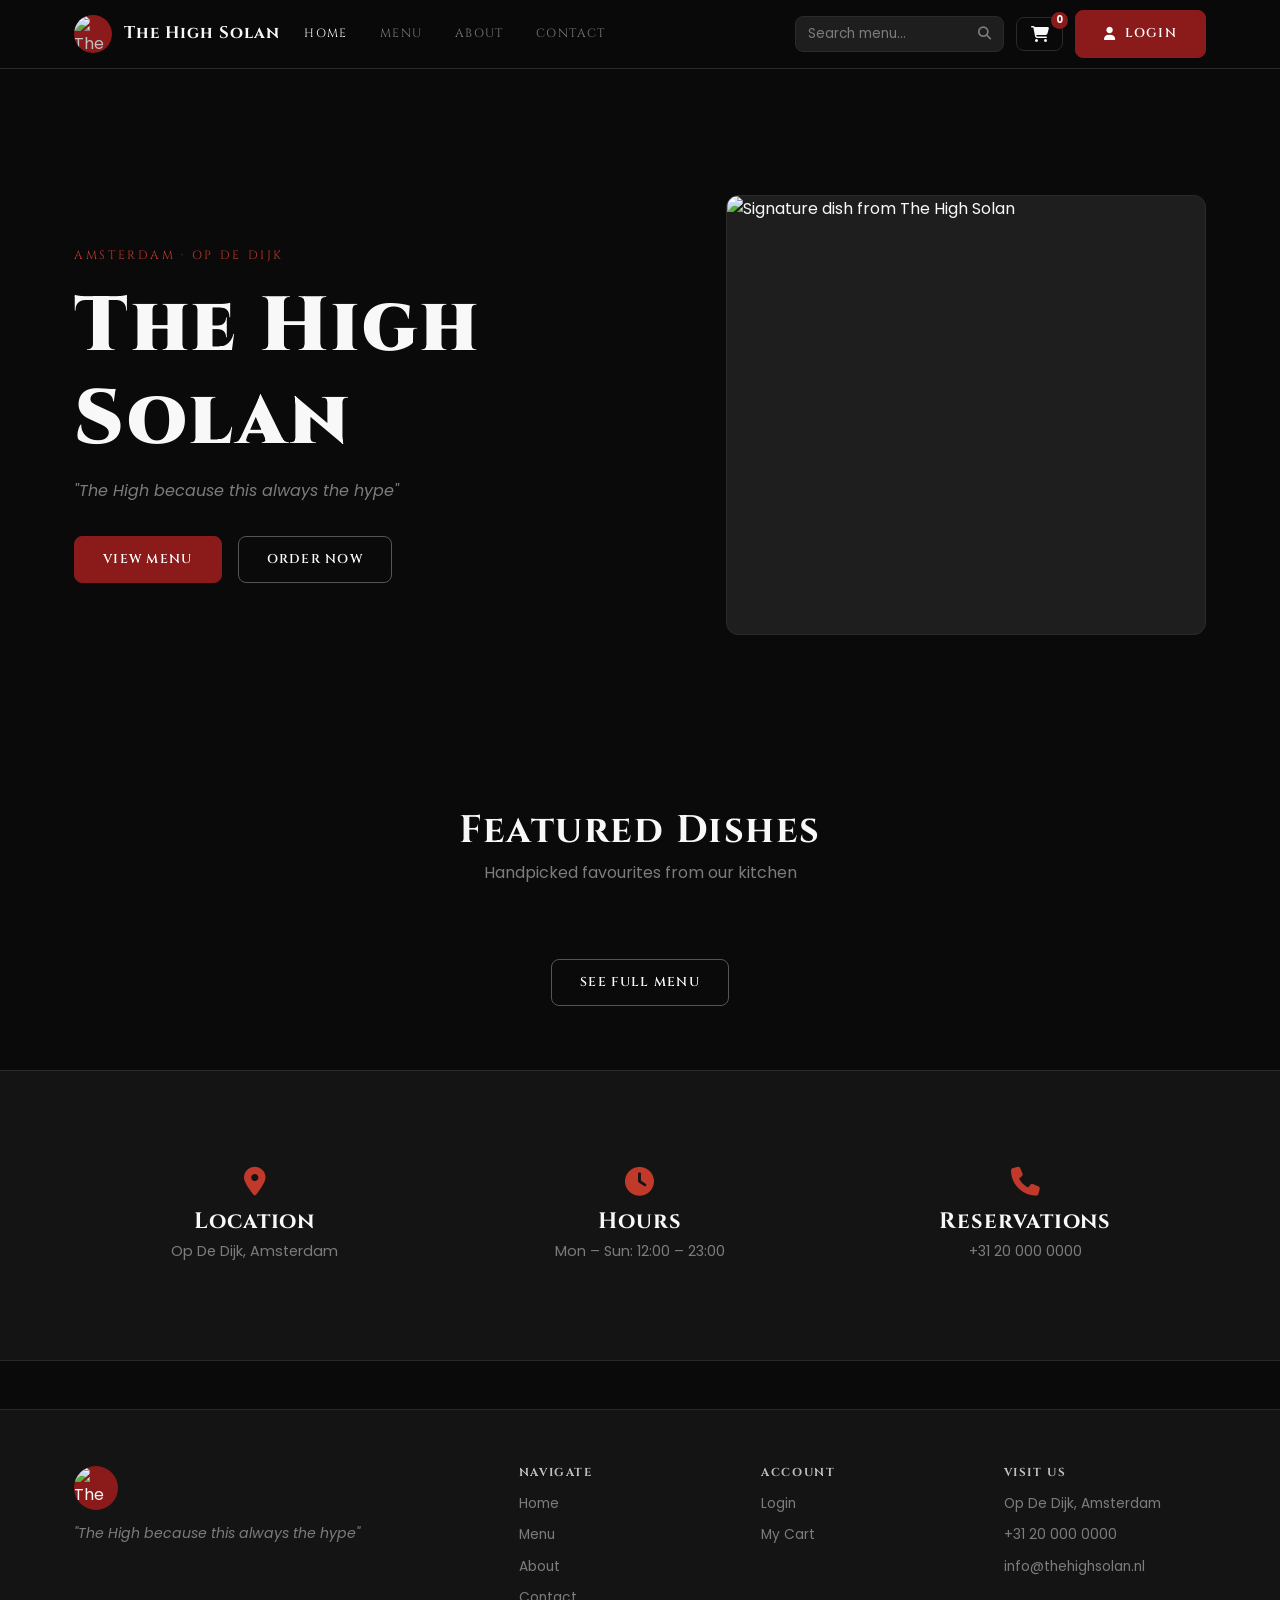
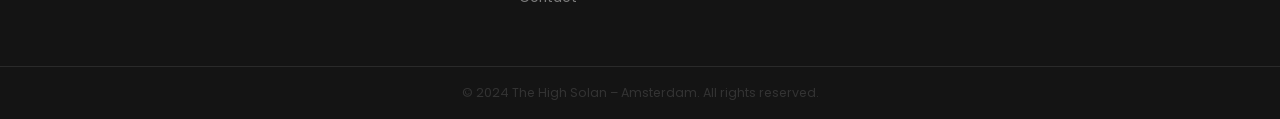
==== index.html @ 084a756f "Add about/admin/cart/contact pages + base CSS Add site pages (index, about, menu, contact, admin, ca" ====
<!DOCTYPE html>
<html lang="en">
<head>
  <meta charset="UTF-8" />
  <meta name="viewport" content="width=device-width, initial-scale=1.0" />
  <title>The High Solan – Amsterdam</title>
  <link rel="preconnect" href="https://fonts.googleapis.com" />
  <link rel="preconnect" href="https://fonts.gstatic.com" crossorigin />
  <link href="https://fonts.googleapis.com/css2?family=Cinzel:wght@400;600;700;900&family=Poppins:wght@300;400;500;600&display=swap" rel="stylesheet" />
  <link rel="stylesheet" href="https://cdnjs.cloudflare.com/ajax/libs/font-awesome/6.5.0/css/all.min.css" />
  <link rel="stylesheet" href="css/style.css" />
</head>
<body>


<!-- ===================== HEADER ===================== -->
<header class="site-header">
  <div class="header-inner">

    <a href="index.html" class="logo">
      <img src="img/logo.png" alt="The High Solan" class="logo-img" />
      <span class="logo-text">The High Solan</span>
    </a>

    <nav class="main-nav">
      <a href="index.html"   class="nav-link active">Home</a>
      <a href="menu.html"    class="nav-link">Menu</a>
      <a href="about.html"   class="nav-link">About</a>
      <a href="contact.html" class="nav-link">Contact</a>
    </nav>

    <div class="header-actions">
      <div class="search-bar">
        <input
          type="text"
          placeholder="Search menu..."
          onkeydown="if(event.key==='Enter') window.location='menu.html?q='+this.value"
        />
        <button class="search-btn"><i class="fa fa-search"></i></button>
      </div>
      <a href="cart.html" class="cart-btn">
        <i class="fa fa-shopping-cart"></i>
        <span class="cart-count" id="cart-badge">0</span>
      </a>
      <a href="login.html" class="btn btn-primary">
        <i class="fa fa-user"></i> Login
      </a>
    </div>

    <button class="mobile-menu-btn" onclick="toggleMobileMenu()">
      <i class="fa fa-bars"></i>
    </button>

  </div>
  <nav class="mobile-nav" id="mobile-nav">
    <a href="index.html"   class="nav-link">Home</a>
    <a href="menu.html"    class="nav-link">Menu</a>
    <a href="about.html"   class="nav-link">About</a>
    <a href="contact.html" class="nav-link">Contact</a>
    <a href="login.html"   class="nav-link">Login</a>
    <a href="cart.html"    class="nav-link">Cart</a>
  </nav>
</header>


<!-- ===================== MAIN ===================== -->
<main class="site-main">


  <!-- HERO -->
  <section>
    <div class="hero">

      <div class="hero-content">
        <p class="hero-label">Amsterdam · Op De Dijk</p>
        <h1 class="hero-title">The High Solan</h1>
        <p class="hero-slogan">"The High because this always the hype"</p>
        <div class="hero-buttons">
          <a href="menu.html"  class="btn btn-primary">View Menu</a>
          <a href="cart.html"  class="btn btn-outline">Order Now</a>
        </div>
      </div>

      <div class="hero-image">
        <!-- Replace img/hero.jpg with your own photo -->
        <img src="img/hero.jpg" alt="Signature dish from The High Solan" class="hero-img" />
      </div>

    </div>
  </section>


  <!-- FEATURED DISHES — 3 per row -->
  <section class="section-block">
    <div class="inner">
      <div class="section-head">
        <h2>Featured Dishes</h2>
        <p>Handpicked favourites from our kitchen</p>
      </div>
      <!-- Cards rendered here by JavaScript -->
      <div class="card-row centered" id="featured-grid"></div>
      <div style="text-align:center; margin-top:2rem;">
        <a href="menu.html" class="btn btn-outline">See Full Menu</a>
      </div>
    </div>
  </section>


  <!-- INFO ROW — 3 blocks -->
  <section class="section-block dark">
    <div class="inner">
      <div class="card-row centered">

        <div class="info-card">
          <i class="fa fa-map-marker-alt info-icon"></i>
          <h3>Location</h3>
          <p>Op De Dijk, Amsterdam</p>
        </div>

        <div class="info-card">
          <i class="fa fa-clock info-icon"></i>
          <h3>Hours</h3>
          <p>Mon – Sun: 12:00 – 23:00</p>
        </div>

        <div class="info-card">
          <i class="fa fa-phone info-icon"></i>
          <h3>Reservations</h3>
          <p>+31 20 000 0000</p>
        </div>

      </div>
    </div>
  </section>


</main>


<!-- ===================== FOOTER ===================== -->
<footer class="site-footer">
  <div class="footer-inner">
    <div class="footer-brand">
      <img src="img/logo.png" alt="The High Solan" class="footer-logo" />
      <p class="footer-tagline">"The High because this always the hype"</p>
    </div>
    <div class="footer-col">
      <h4>Navigate</h4>
      <a href="index.html">Home</a>
      <a href="menu.html">Menu</a>
      <a href="about.html">About</a>
      <a href="contact.html">Contact</a>
    </div>
    <div class="footer-col">
      <h4>Account</h4>
      <a href="login.html">Login</a>
      <a href="cart.html">My Cart</a>
    </div>
    <div class="footer-col">
      <h4>Visit Us</h4>
      <span>Op De Dijk, Amsterdam</span>
      <span>+31 20 000 0000</span>
      <span>info@thehighsolan.nl</span>
    </div>
  </div>
  <div class="footer-bottom">
    <p>&copy; 2024 The High Solan – Amsterdam. All rights reserved.</p>
  </div>
</footer>


<!-- ===================== JAVASCRIPT ===================== -->
<script src="script.js"></script>
<script>

  /* Render the 3 featured dishes on the homepage */
  function renderFeatured() {
    const featured   = menuItems.filter(function(item) { return item.featured; });
    const grid       = document.getElementById('featured-grid');
    grid.innerHTML   = '';

    featured.slice(0, 3).forEach(function(item) {
      grid.innerHTML += buildMenuCard(item);
    });
  }

  /* Run when page loads */
  renderFeatured();

</script>

</body>
</html>
---- css/style.css ----
/* ============================================================
   THE HIGH SOLAN — style.css
   Fonts  : Cinzel (titles)  |  Poppins (body)
   Layout : Flexbox only
   Theme  : Luxury Dark
============================================================ */


/* ----------------------------------------------------------
   CSS VARIABLES — change one value, updates whole site
---------------------------------------------------------- */
:root {
    /* Brand colors */
    --primary: #8B1A1A;
    --primary-hover: #a32020;
    --primary-light: #C0392B;

    /* Backgrounds */
    --bg-main: #0a0a0a;
    --bg-card: #141414;
    --bg-card-2: #1e1e1e;
    --bg-input: #1e1e1e;

    /* Text */
    --text-white: #F8F8F8;
    --text-silver: #C0C0C0;
    --text-muted: #7C7C7C;

    /* Borders */
    --border: #2a2a2a;
    --border-light: rgba(255, 255, 255, 0.06);

    /* Fonts */
    --font-title: 'Cinzel', Georgia, serif;
    --font-body: 'Poppins', sans-serif;

    /* Spacing */
    --gap: 1.5rem;
    --section-pad: 4rem 1.5rem;
    --max-width: 1180px;

    /* Other */
    --radius: 8px;
    --transition: all 0.25s ease;
}


/* ----------------------------------------------------------
   RESET
---------------------------------------------------------- */
*,
*::before,
*::after {
    box-sizing: border-box;
    margin: 0;
    padding: 0;
}

html {
    scroll-behavior: smooth;
}

body {
    background: var(--bg-main);
    color: var(--text-white);
    font-family: var(--font-body);
    font-size: 16px;
    line-height: 1.65;
    -webkit-font-smoothing: antialiased;
}

img {
    display: block;
    max-width: 100%;
    height: auto;
    object-fit: cover;
    background-color: #1e1e1e;
    /* visible when image is missing */
}

a {
    color: var(--text-silver);
    text-decoration: none;
    transition: var(--transition);
}

a:hover {
    color: var(--primary-light);
}

ul {
    list-style: none;
}

button {
    cursor: pointer;
    font-family: var(--font-body);
}


/* ----------------------------------------------------------
   TYPOGRAPHY
---------------------------------------------------------- */
h1,
h2,
h3,
h4 {
    font-family: var(--font-title);
    line-height: 1.2;
    letter-spacing: 0.04em;
}

h1 {
    font-size: clamp(2.2rem, 5vw, 4rem);
}

h2 {
    font-size: clamp(1.6rem, 3vw, 2.4rem);
}

h3 {
    font-size: clamp(1rem, 2vw, 1.4rem);
}

p {
    color: var(--text-silver);
}


/* ----------------------------------------------------------
   BUTTONS
---------------------------------------------------------- */
.btn {
    display: inline-flex;
    align-items: center;
    gap: 0.5rem;
    padding: 0.75rem 1.75rem;
    border: 1px solid transparent;
    border-radius: var(--radius);
    font-family: var(--font-title);
    font-size: 0.8rem;
    font-weight: 600;
    letter-spacing: 0.1em;
    text-transform: uppercase;
    transition: var(--transition);
    white-space: nowrap;
}

/* Primary — crimson */
.btn-primary {
    background: var(--primary);
    border-color: var(--primary);
    color: #fff;
}

.btn-primary:hover {
    background: var(--primary-hover);
    border-color: var(--primary-hover);
    transform: translateY(-1px);
}

/* Outline — transparent with white border */
.btn-outline {
    background: transparent;
    border-color: #555;
    color: var(--text-white);
}

.btn-outline:hover {
    border-color: #fff;
    background: rgba(255, 255, 255, 0.06);
}

/* Danger — remove actions */
.btn-danger {
    background: #3b0e0e;
    border-color: #6b1414;
    color: #fff;
}

.btn-danger:hover {
    background: var(--primary);
}

/* Size helpers */
.btn-sm {
    padding: 0.45rem 1rem;
    font-size: 0.72rem;
}

.btn-full {
    width: 100%;
    justify-content: center;
}


/* ----------------------------------------------------------
   HEADER
---------------------------------------------------------- */
.site-header {
    position: sticky;
    top: 0;
    z-index: 900;
    background: rgba(10, 10, 10, 0.96);
    border-bottom: 1px solid var(--border);
    backdrop-filter: blur(10px);
}

.header-inner {
    max-width: var(--max-width);
    margin: 0 auto;
    padding: 0 1.5rem;
    height: 68px;
    display: flex;
    align-items: center;
    gap: 1.5rem;
}

/* Logo */
.logo {
    display: flex;
    align-items: center;
    gap: 0.75rem;
    flex-shrink: 0;
    text-decoration: none;
}

.logo-img {
    width: 38px;
    height: 38px;
    min-height: 38px;
    border-radius: 50%;
    background: var(--primary);
}

.logo-text {
    font-family: var(--font-title);
    font-size: 1.05rem;
    font-weight: 700;
    color: var(--text-white);
    letter-spacing: 0.06em;
    white-space: nowrap;
}

/* Nav links */
.main-nav {
    display: flex;
    align-items: center;
    gap: 2rem;
    flex: 1;
}

.nav-link {
    font-family: var(--font-title);
    font-size: 0.75rem;
    letter-spacing: 0.12em;
    text-transform: uppercase;
    color: var(--text-muted);
}

.nav-link:hover,
.nav-link.active {
    color: var(--text-white);
}

/* Search in header */
.search-bar {
    display: flex;
    align-items: center;
    background: var(--bg-input);
    border: 1px solid var(--border);
    border-radius: var(--radius);
    overflow: hidden;
}

.search-bar input {
    background: transparent;
    border: none;
    outline: none;
    color: var(--text-white);
    font-family: var(--font-body);
    font-size: 0.85rem;
    padding: 0.45rem 0.75rem;
    width: 170px;
}

.search-bar input::placeholder {
    color: var(--text-muted);
}

.search-btn {
    background: transparent;
    border: none;
    color: var(--text-muted);
    padding: 0.45rem 0.75rem;
    transition: var(--transition);
}

.search-btn:hover {
    color: var(--text-white);
}

/* Cart button */
.cart-btn {
    position: relative;
    background: transparent;
    border: 1px solid var(--border);
    color: var(--text-white);
    padding: 0.5rem 0.85rem;
    border-radius: var(--radius);
    font-size: 1rem;
    transition: var(--transition);
    text-decoration: none;
    display: inline-flex;
    align-items: center;
}

.cart-btn:hover {
    border-color: var(--primary-light);
    color: var(--primary-light);
}

.cart-count {
    position: absolute;
    top: -6px;
    right: -6px;
    background: var(--primary);
    color: #fff;
    font-size: 0.62rem;
    font-weight: 700;
    width: 17px;
    height: 17px;
    border-radius: 50%;
    display: flex;
    align-items: center;
    justify-content: center;
}

/* Header right side */
.header-actions {
    display: flex;
    align-items: center;
    gap: 0.75rem;
    flex-shrink: 0;
}

/* Mobile hamburger */
.mobile-menu-btn {
    display: none;
    background: transparent;
    border: 1px solid var(--border);
    color: var(--text-white);
    padding: 0.45rem 0.75rem;
    border-radius: var(--radius);
    font-size: 1rem;
}

/* Mobile nav dropdown */
.mobile-nav {
    display: none;
    flex-direction: column;
    background: var(--bg-card);
    border-top: 1px solid var(--border);
    padding: 0.5rem 1.5rem 1rem;
    gap: 0.15rem;
}

.mobile-nav.open {
    display: flex;
}

.mobile-nav .nav-link {
    padding: 0.6rem 0;
    border-bottom: 1px solid var(--border-light);
    font-size: 0.85rem;
    color: var(--text-silver);
}


/* ----------------------------------------------------------
   MAIN & FOOTER WRAPPER
---------------------------------------------------------- */
.site-main {
    min-height: calc(100vh - 68px);
}

.inner {
    max-width: var(--max-width);
    margin: 0 auto;
    padding: 0 1.5rem;
}

.page-pad {
    padding: var(--section-pad);
}


/* ----------------------------------------------------------
   PAGE HEADER (reused on every inner page)
---------------------------------------------------------- */
.page-header {
    text-align: center;
    padding: 3.5rem 1.5rem 2rem;
    max-width: var(--max-width);
    margin: 0 auto;
}

.page-header h1,
.page-header h2 {
    color: var(--text-white);
    margin-bottom: 0.5rem;
}

.page-header p {
    color: var(--text-muted);
}


/* ----------------------------------------------------------
   HERO (index.html)
---------------------------------------------------------- */
.hero {
    max-width: var(--max-width);
    margin: 0 auto;
    padding: 5rem 1.5rem 4rem;
    display: flex;
    align-items: center;
    gap: 3rem;
    min-height: 75vh;
}

.hero-content {
    flex: 1;
}

.hero-label {
    font-family: var(--font-title);
    font-size: 0.75rem;
    letter-spacing: 0.22em;
    text-transform: uppercase;
    color: var(--primary-light);
    margin-bottom: 1rem;
}

.hero-title {
    font-size: clamp(2.8rem, 6vw, 5rem);
    font-weight: 900;
    color: var(--text-white);
    margin-bottom: 0.75rem;
}

.hero-slogan {
    font-style: italic;
    color: var(--text-muted);
    font-size: 1rem;
    margin-bottom: 2rem;
}

.hero-buttons {
    display: flex;
    gap: 1rem;
    flex-wrap: wrap;
}

.hero-image {
    flex: 1;
    max-width: 480px;
}

.hero-img {
    width: 100%;
    height: 440px;
    border-radius: 12px;
    border: 1px solid var(--border);
}


/* ----------------------------------------------------------
   SECTION TITLE BLOCK (reused)
---------------------------------------------------------- */
.section-head {
    text-align: center;
    margin-bottom: 2.5rem;
}

.section-head h2 {
    color: var(--text-white);
    margin-bottom: 0.4rem;
}

.section-head p {
    color: var(--text-muted);
}

.section-block {
    padding: var(--section-pad);
}

.section-block.dark {
    background: var(--bg-card);
    border-top: 1px solid var(--border);
    border-bottom: 1px solid var(--border);
}

.section-block.dark .inner {
    padding-top: 0;
    padding-bottom: 0;
}


/* ----------------------------------------------------------
   CARD ROW — 3 per row (Flexbox)
---------------------------------------------------------- */
.card-row {
    display: flex;
    gap: var(--gap);
    flex-wrap: wrap;
}

.card-row.centered {
    justify-content: center;
}


/* ----------------------------------------------------------
   MENU CARD
---------------------------------------------------------- */
.menu-card {
    flex: 1 1 300px;
    max-width: 380px;
    background: var(--bg-card);
    border: 1px solid var(--border);
    border-radius: 10px;
    overflow: hidden;
    display: flex;
    flex-direction: column;
    transition: var(--transition);
}

.menu-card:hover {
    border-color: var(--primary);
    transform: translateY(-3px);
}

/* Card image */
.card-img-wrap {
    position: relative;
    height: 200px;
    overflow: hidden;
}

.card-img-wrap img {
    width: 100%;
    height: 100%;
    min-height: 200px;
    transition: transform 0.4s ease;
}

.menu-card:hover .card-img-wrap img {
    transform: scale(1.04);
}

.card-badge {
    position: absolute;
    top: 10px;
    right: 10px;
    background: var(--primary);
    color: #fff;
    font-family: var(--font-title);
    font-size: 0.62rem;
    letter-spacing: 0.1em;
    text-transform: uppercase;
    padding: 0.25rem 0.6rem;
    border-radius: 4px;
}

/* Card body */
.card-body {
    padding: 1.25rem;
    display: flex;
    flex-direction: column;
    gap: 0.6rem;
    flex: 1;
}

.card-title {
    font-family: var(--font-title);
    font-size: 0.95rem;
    color: var(--text-white);
}

.card-desc {
    font-size: 0.83rem;
    color: var(--text-muted);
    flex: 1;
}

.card-price {
    font-family: var(--font-title);
    font-size: 1.1rem;
    color: var(--primary-light);
    font-weight: 700;
}

/* Allergen toggle */
.btn-allergen {
    background: transparent;
    border: 1px solid var(--border);
    color: var(--text-muted);
    font-family: var(--font-body);
    font-size: 0.76rem;
    padding: 0.35rem 0.75rem;
    border-radius: var(--radius);
    transition: var(--transition);
    text-align: left;
}

.btn-allergen:hover {
    border-color: #555;
    color: var(--text-silver);
}

/* Allergen panel — hidden by default */
.allergen-panel {
    background: var(--bg-card-2);
    border: 1px solid var(--border);
    border-radius: var(--radius);
    font-size: 0.8rem;
    color: var(--text-muted);
    overflow: hidden;
    max-height: 0;
    transition: max-height 0.3s ease, padding 0.3s ease;
    padding: 0 0.75rem;
}

.allergen-panel.open {
    max-height: 220px;
    padding: 0.75rem;
}

.allergen-panel p {
    font-size: 0.8rem;
    color: var(--text-muted);
    margin-bottom: 0.3rem;
}

.allergen-panel strong {
    color: var(--text-silver);
}

.allergen-tags {
    display: flex;
    flex-wrap: wrap;
    gap: 0.3rem;
    margin-top: 0.4rem;
}

.allergen-tag {
    background: var(--primary);
    color: #fff;
    font-size: 0.68rem;
    padding: 0.18rem 0.5rem;
    border-radius: 4px;
    text-transform: capitalize;
}


/* ----------------------------------------------------------
   INFO CARDS (3-column block, homepage)
---------------------------------------------------------- */
.info-card {
    flex: 1 1 200px;
    text-align: center;
    padding: 2rem 1.5rem;
}

.info-icon {
    font-size: 1.8rem;
    color: var(--primary-light);
    margin-bottom: 0.75rem;
    display: block;
}

.info-card h3 {
    color: var(--text-white);
    margin-bottom: 0.35rem;
}

.info-card p {
    color: var(--text-muted);
    font-size: 0.9rem;
}


/* ----------------------------------------------------------
   FORMS (shared across pages)
---------------------------------------------------------- */
.form-group {
    display: flex;
    flex-direction: column;
    gap: 0.35rem;
}

.form-row {
    display: flex;
    gap: 1rem;
}

.form-row .form-group {
    flex: 1;
}

.form-label {
    font-size: 0.75rem;
    color: var(--text-muted);
    letter-spacing: 0.06em;
    text-transform: uppercase;
    font-weight: 500;
}

.form-input {
    background: var(--bg-input);
    border: 1px solid var(--border);
    border-radius: var(--radius);
    color: var(--text-white);
    font-family: var(--font-body);
    font-size: 0.9rem;
    padding: 0.7rem 1rem;
    width: 100%;
    outline: none;
    transition: var(--transition);
}

.form-input:focus {
    border-color: var(--primary);
}

.form-input::placeholder {
    color: #444;
}

.form-select {
    appearance: none;
    background-image: url("data:image/svg+xml,%3Csvg xmlns='http://www.w3.org/2000/svg' width='12' height='12' viewBox='0 0 12 12'%3E%3Cpath fill='%237C7C7C' d='M6 8L1 3h10z'/%3E%3C/svg%3E");
    background-repeat: no-repeat;
    background-position: right 1rem center;
    padding-right: 2.5rem;
    cursor: pointer;
}

.form-select option {
    background: var(--bg-card);
    color: var(--text-white);
}

.form-textarea {
    resize: vertical;
    min-height: 100px;
}

.form-error {
    color: var(--primary-light);
    font-size: 0.82rem;
    min-height: 1.1em;
}

.form-success {
    color: #4caf50;
    font-size: 0.82rem;
    min-height: 1.1em;
}


/* ----------------------------------------------------------
   AUTH / LOGIN PAGE
---------------------------------------------------------- */
.auth-wrapper {
    min-height: 80vh;
    display: flex;
    align-items: center;
    justify-content: center;
    padding: 3rem 1.5rem;
}

.auth-card {
    background: var(--bg-card);
    border: 1px solid var(--border);
    border-radius: 12px;
    padding: 2.5rem;
    width: 100%;
    max-width: 420px;
}

.auth-header {
    text-align: center;
    margin-bottom: 1.5rem;
}

.auth-logo-img {
    width: 60px;
    height: 60px;
    min-height: 60px;
    border-radius: 50%;
    background: var(--primary);
    margin: 0 auto 0.75rem;
}

.auth-card h2 {
    color: var(--text-white);
    margin-bottom: 0.4rem;
}

.auth-card .subtitle {
    color: var(--text-muted);
    font-size: 0.88rem;
}

.auth-form {
    display: flex;
    flex-direction: column;
    gap: 1rem;
    margin-top: 1.5rem;
}

.auth-note {
    text-align: center;
    color: #444;
    font-size: 0.76rem;
    margin-top: 1.25rem;
    border-top: 1px solid var(--border);
    padding-top: 1rem;
}


/* ----------------------------------------------------------
   CART PAGE
---------------------------------------------------------- */
.cart-layout {
    display: flex;
    gap: 2rem;
    align-items: flex-start;
    flex-wrap: wrap;
    padding-bottom: 4rem;
}

.cart-items {
    flex: 2;
    min-width: 280px;
    display: flex;
    flex-direction: column;
    gap: 1rem;
}

.cart-sidebar {
    flex: 1;
    min-width: 240px;
}

/* Login wall */
.login-wall {
    max-width: 460px;
    margin: 4rem auto;
    background: var(--bg-card);
    border: 1px solid var(--border);
    border-radius: 12px;
    padding: 3rem;
    text-align: center;
    display: flex;
    flex-direction: column;
    align-items: center;
    gap: 1.25rem;
}

.login-wall i {
    font-size: 2.5rem;
    color: var(--primary-light);
}

.login-wall p {
    color: var(--text-silver);
}

/* Single cart item */
.cart-item {
    display: flex;
    align-items: center;
    gap: 1rem;
    background: var(--bg-card);
    border: 1px solid var(--border);
    border-radius: var(--radius);
    padding: 1rem;
    flex-wrap: wrap;
}

.cart-item-info {
    flex: 1;
    min-width: 130px;
}

.cart-item-name {
    font-family: var(--font-title);
    font-size: 0.9rem;
    color: var(--text-white);
    margin-bottom: 0.2rem;
}

.cart-item-unit {
    font-size: 0.78rem;
    color: var(--text-muted);
}

/* Qty controls */
.qty-controls {
    display: flex;
    align-items: center;
    gap: 0.4rem;
    border: 1px solid var(--border);
    border-radius: var(--radius);
    overflow: hidden;
}

.qty-btn {
    background: var(--bg-card-2);
    border: none;
    color: var(--text-white);
    padding: 0.35rem 0.65rem;
    font-size: 1rem;
    transition: var(--transition);
}

.qty-btn:hover {
    background: var(--primary);
}

.qty-value {
    padding: 0 0.5rem;
    font-size: 0.88rem;
    color: var(--text-white);
    min-width: 22px;
    text-align: center;
}

.cart-line-total {
    font-family: var(--font-title);
    color: var(--primary-light);
    font-size: 0.9rem;
    min-width: 70px;
    text-align: right;
}

.cart-remove-btn {
    background: transparent;
    border: none;
    color: var(--text-muted);
    font-size: 0.9rem;
    transition: var(--transition);
    padding: 0.3rem;
}

.cart-remove-btn:hover {
    color: var(--primary-light);
}

/* Empty cart */
.cart-empty {
    text-align: center;
    padding: 4rem 1.5rem;
    color: var(--text-muted);
}

.cart-empty i {
    font-size: 3rem;
    color: var(--border);
    margin-bottom: 1rem;
    display: block;
}

/* Summary box */
.cart-summary {
    background: var(--bg-card);
    border: 1px solid var(--border);
    border-radius: 10px;
    padding: 1.5rem;
    display: flex;
    flex-direction: column;
    gap: 0;
}

.summary-row {
    display: flex;
    justify-content: space-between;
    padding: 0.65rem 0;
    border-bottom: 1px solid var(--border-light);
    font-size: 0.88rem;
    color: var(--text-muted);
}

.summary-total {
    font-family: var(--font-title);
    color: var(--text-white);
    font-size: 1.05rem;
    border-bottom: none;
    margin-bottom: 1.25rem;
}

.summary-total span:last-child {
    color: var(--primary-light);
}


/* ----------------------------------------------------------
   ADMIN PAGE
---------------------------------------------------------- */
.admin-layout {
    display: flex;
    gap: 2rem;
    flex-wrap: wrap;
    align-items: flex-start;
}

.admin-box {
    flex: 1;
    min-width: 300px;
    background: var(--bg-card);
    border: 1px solid var(--border);
    border-radius: 10px;
    padding: 1.75rem;
}

.admin-box h3 {
    font-family: var(--font-title);
    color: var(--text-white);
    font-size: 1rem;
    padding-bottom: 1rem;
    margin-bottom: 1.25rem;
    border-bottom: 1px solid var(--border);
    display: flex;
    align-items: center;
    gap: 0.5rem;
}

.admin-box h3 i {
    color: var(--primary-light);
}

.admin-form {
    display: flex;
    flex-direction: column;
    gap: 1rem;
}

/* Admin item rows */
.admin-item {
    display: flex;
    align-items: center;
    justify-content: space-between;
    padding: 0.75rem 0;
    border-bottom: 1px solid var(--border-light);
    gap: 0.75rem;
    flex-wrap: wrap;
}

.admin-item-name {
    color: var(--text-white);
    font-size: 0.88rem;
}

.admin-item-price {
    color: var(--primary-light);
    font-size: 0.8rem;
}

.admin-item-cat {
    color: var(--text-muted);
    font-size: 0.74rem;
    text-transform: capitalize;
}


/* ----------------------------------------------------------
   ABOUT PAGE
---------------------------------------------------------- */
.about-block {
    display: flex;
    align-items: center;
    gap: 3rem;
    margin-bottom: 4rem;
}

.about-block img {
    width: 100%;
    height: 360px;
    border-radius: 10px;
    border: 1px solid var(--border);
}

.about-text {
    flex: 1;
    display: flex;
    flex-direction: column;
    gap: 1rem;
}

.about-text h2 {
    color: var(--text-white);
}

.about-text p {
    color: var(--text-muted);
    line-height: 1.8;
}

.about-slogan {
    color: var(--primary-light);
    font-style: italic;
    font-size: 1.05rem;
}

.photo-card {
    flex: 1 1 220px;
    overflow: hidden;
    border-radius: var(--radius);
    border: 1px solid var(--border);
}

.photo-card img {
    width: 100%;
    height: 200px;
    transition: transform 0.4s ease;
}

.photo-card:hover img {
    transform: scale(1.05);
}


/* ----------------------------------------------------------
   CONTACT PAGE
---------------------------------------------------------- */
.contact-layout {
    display: flex;
    gap: 3rem;
    flex-wrap: wrap;
    align-items: flex-start;
}

.contact-info {
    flex: 1;
    min-width: 220px;
}

.contact-info h3 {
    color: var(--text-white);
    margin-bottom: 1.5rem;
    font-family: var(--font-title);
}

.contact-item {
    display: flex;
    align-items: center;
    gap: 1rem;
    padding: 0.75rem 0;
    border-bottom: 1px solid var(--border-light);
    color: var(--text-silver);
    font-size: 0.9rem;
}

.contact-item i {
    color: var(--primary-light);
    width: 18px;
    text-align: center;
    flex-shrink: 0;
}

.contact-form {
    flex: 2;
    min-width: 280px;
    display: flex;
    flex-direction: column;
    gap: 1rem;
}

.contact-form h3 {
    color: var(--text-white);
    margin-bottom: 0.5rem;
    font-family: var(--font-title);
}


/* ----------------------------------------------------------
   FOOTER
---------------------------------------------------------- */
.site-footer {
    background: var(--bg-card);
    border-top: 1px solid var(--border);
    margin-top: 3rem;
}

.footer-inner {
    max-width: var(--max-width);
    margin: 0 auto;
    padding: 3.5rem 1.5rem;
    display: flex;
    gap: 2.5rem;
    flex-wrap: wrap;
}

.footer-brand {
    flex: 2;
    min-width: 180px;
}

.footer-logo {
    width: 44px;
    height: 44px;
    min-height: 44px;
    border-radius: 50%;
    background: var(--primary);
    margin-bottom: 0.75rem;
}

.footer-tagline {
    color: var(--text-muted);
    font-style: italic;
    font-size: 0.88rem;
}

.footer-col {
    flex: 1;
    min-width: 130px;
    display: flex;
    flex-direction: column;
    gap: 0.55rem;
}

.footer-col h4 {
    font-family: var(--font-title);
    font-size: 0.72rem;
    letter-spacing: 0.14em;
    text-transform: uppercase;
    color: var(--text-silver);
    margin-bottom: 0.25rem;
}

.footer-col a,
.footer-col span {
    color: var(--text-muted);
    font-size: 0.86rem;
}

.footer-col a:hover {
    color: var(--primary-light);
}

.footer-bottom {
    border-top: 1px solid var(--border);
    padding: 1rem 1.5rem;
    text-align: center;
}

.footer-bottom p {
    color: #333;
    font-size: 0.78rem;
}


/* ----------------------------------------------------------
   TOAST NOTIFICATION
---------------------------------------------------------- */
.toast {
    position: fixed;
    bottom: 24px;
    right: 24px;
    background: var(--primary);
    color: #fff;
    padding: 0.85rem 1.5rem;
    border-radius: var(--radius);
    font-size: 0.86rem;
    z-index: 9999;
    opacity: 0;
    transform: translateY(10px);
    transition: opacity 0.3s ease, transform 0.3s ease;
    pointer-events: none;
}

.toast.show {
    opacity: 1;
    transform: translateY(0);
}


/* ----------------------------------------------------------
   RESPONSIVE — Tablet (≤ 900px)
---------------------------------------------------------- */
@media (max-width: 900px) {

    .main-nav {
        display: none;
    }

    .search-bar {
        display: none;
    }

    .mobile-menu-btn {
        display: block;
    }

    .header-actions .btn {
        display: none;
    }

    .hero {
        flex-direction: column;
        text-align: center;
        padding: 3rem 1.5rem;
        min-height: unset;
    }

    .hero-buttons {
        justify-content: center;
    }

    .hero-image {
        max-width: 100%;
    }

    .hero-img {
        height: 280px;
    }

    .about-block {
        flex-direction: column;
    }

    .admin-layout {
        flex-direction: column;
    }

    .cart-layout {
        flex-direction: column;
    }
}


/* ----------------------------------------------------------
   RESPONSIVE — Mobile (≤ 600px)
---------------------------------------------------------- */
@media (max-width: 600px) {

    .form-row {
        flex-direction: column;
    }

    .menu-card {
        flex: 1 1 100%;
        max-width: 100%;
    }

    .photo-card {
        flex: 1 1 100%;
    }

    .info-card {
        flex: 1 1 100%;
    }

    .contact-layout {
        flex-direction: column;
    }

    .footer-inner {
        flex-direction: column;
    }

    .auth-card {
        padding: 1.75rem 1.25rem;
    }

    .toast {
        left: 16px;
        right: 16px;
        bottom: 16px;
    }
}
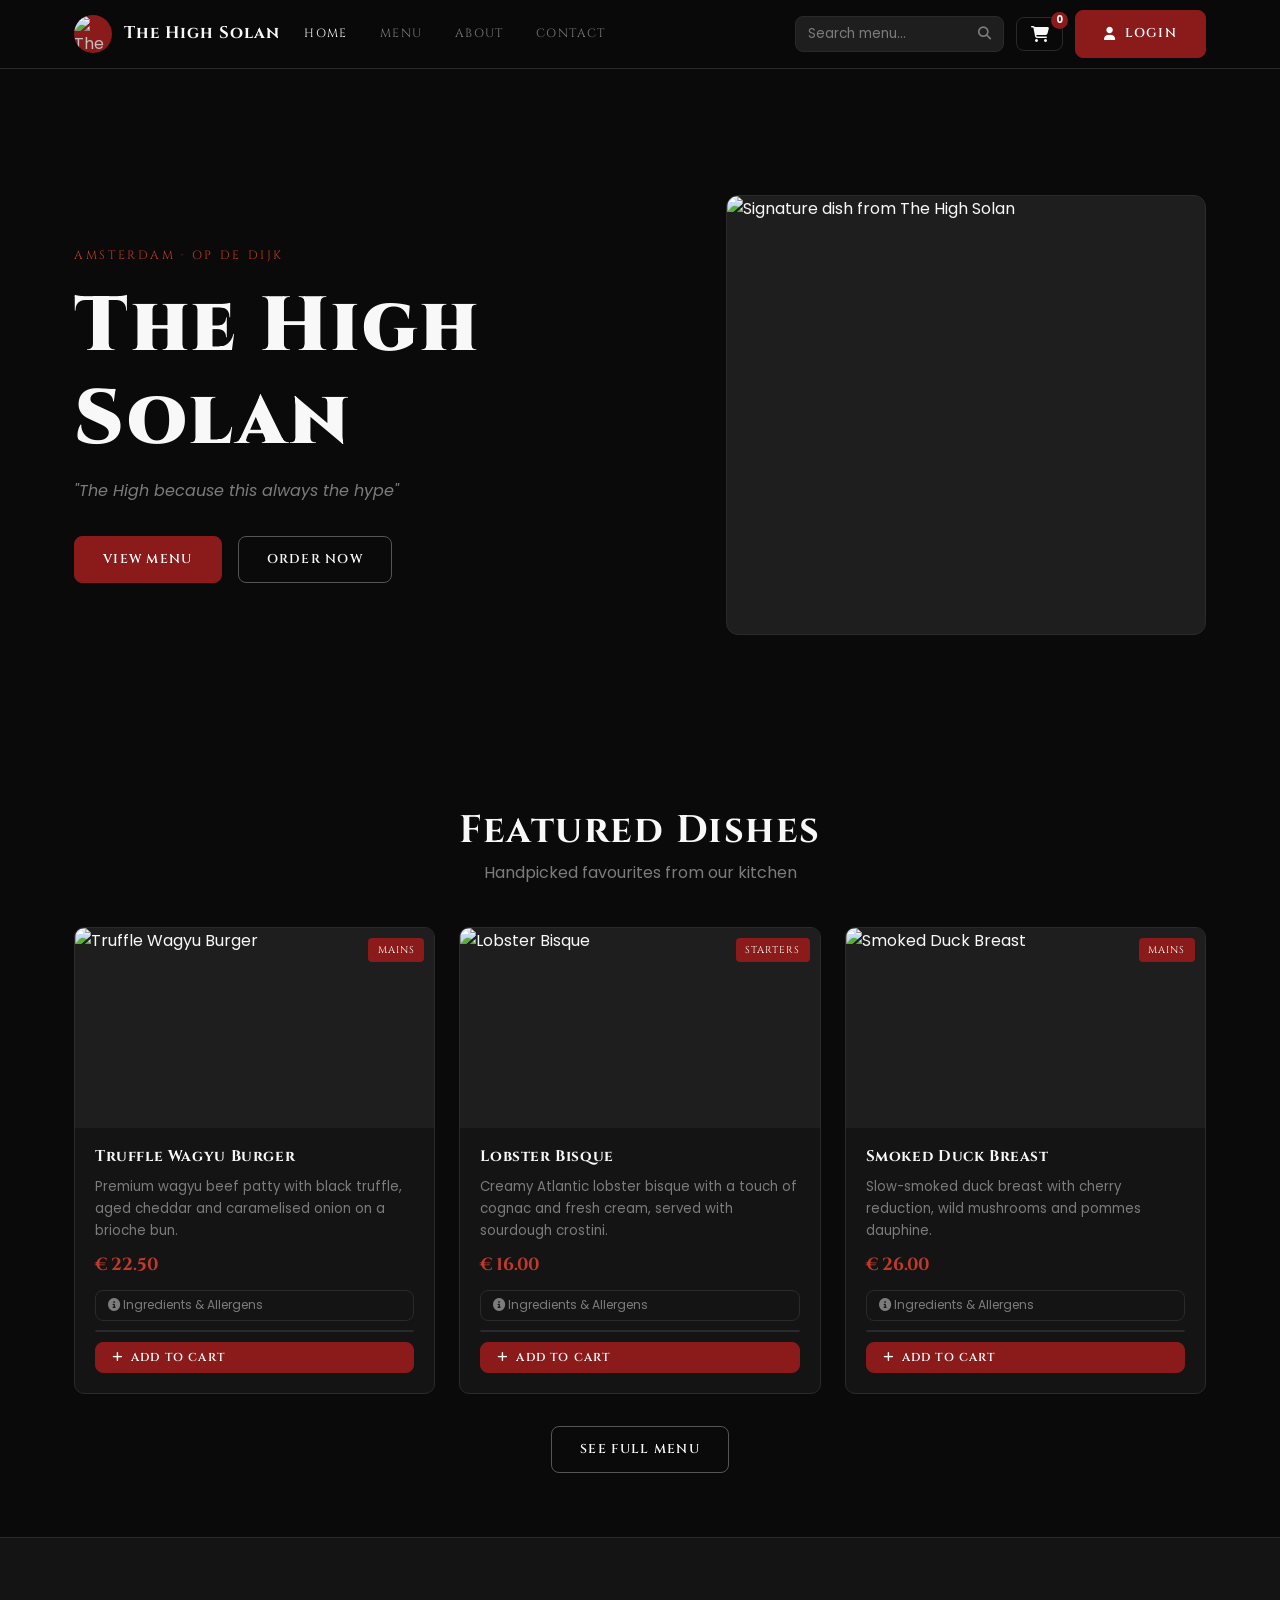
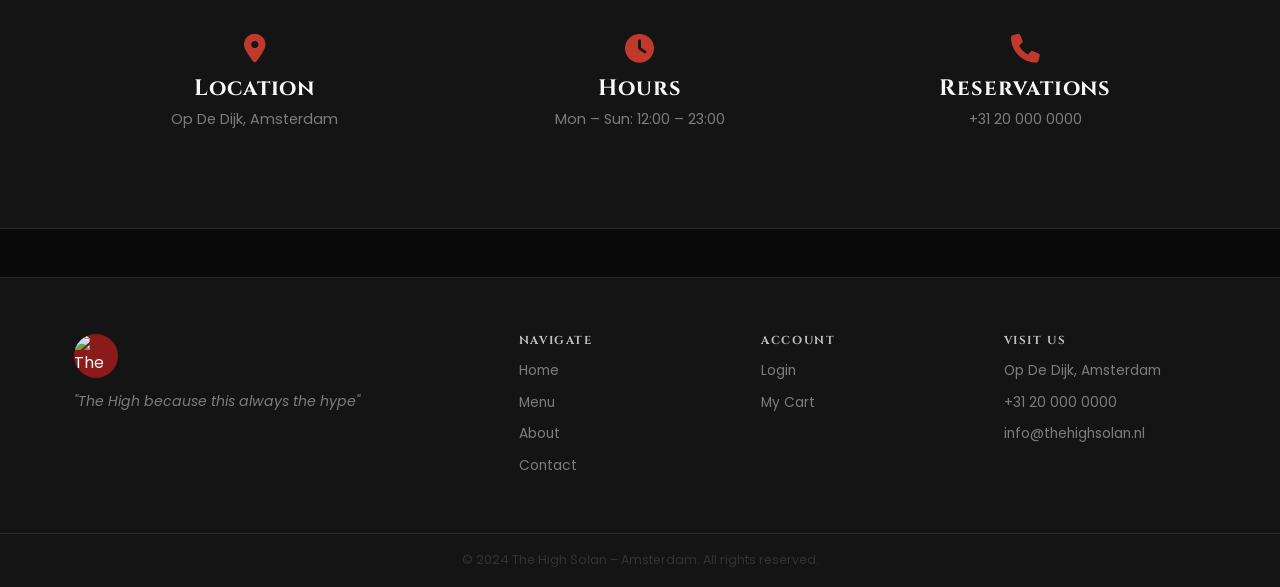
==== commit c47f6d2a: "Update script src to javascript/javascript.js Replace references to script.js with the relocated sha" ====
--- a/index.html
+++ b/index.html
@@ -170,7 +170,7 @@
 
 
 <!-- ===================== JAVASCRIPT ===================== -->
-<script src="script.js"></script>
+<script src="javascript\javascript.js"></script>
 <script>
 
   /* Render the 3 featured dishes on the homepage */
--- a/css/style.css
+++ b/css/style.css
@@ -375,7 +375,6 @@
     font-size: 0.85rem;
     color: var(--text-silver);
 }
-
 
 /* ----------------------------------------------------------
    MAIN & FOOTER WRAPPER
